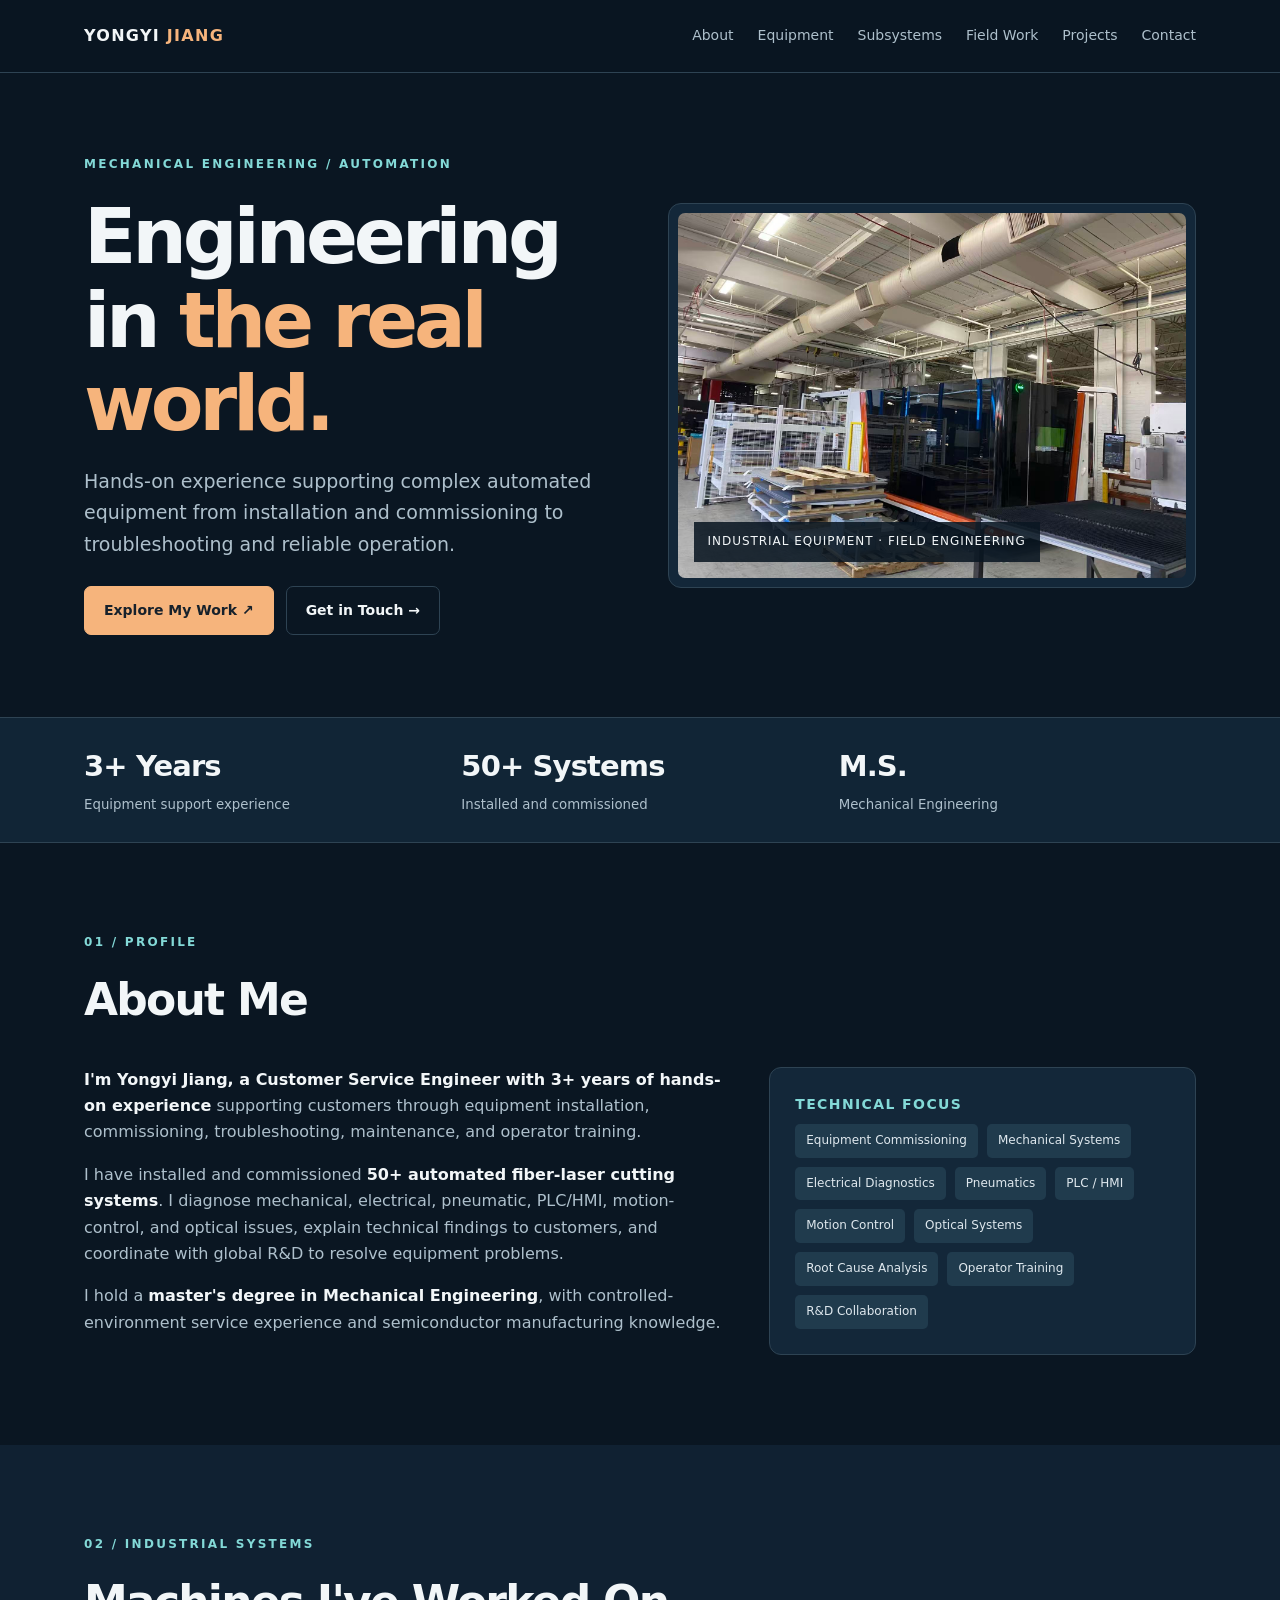
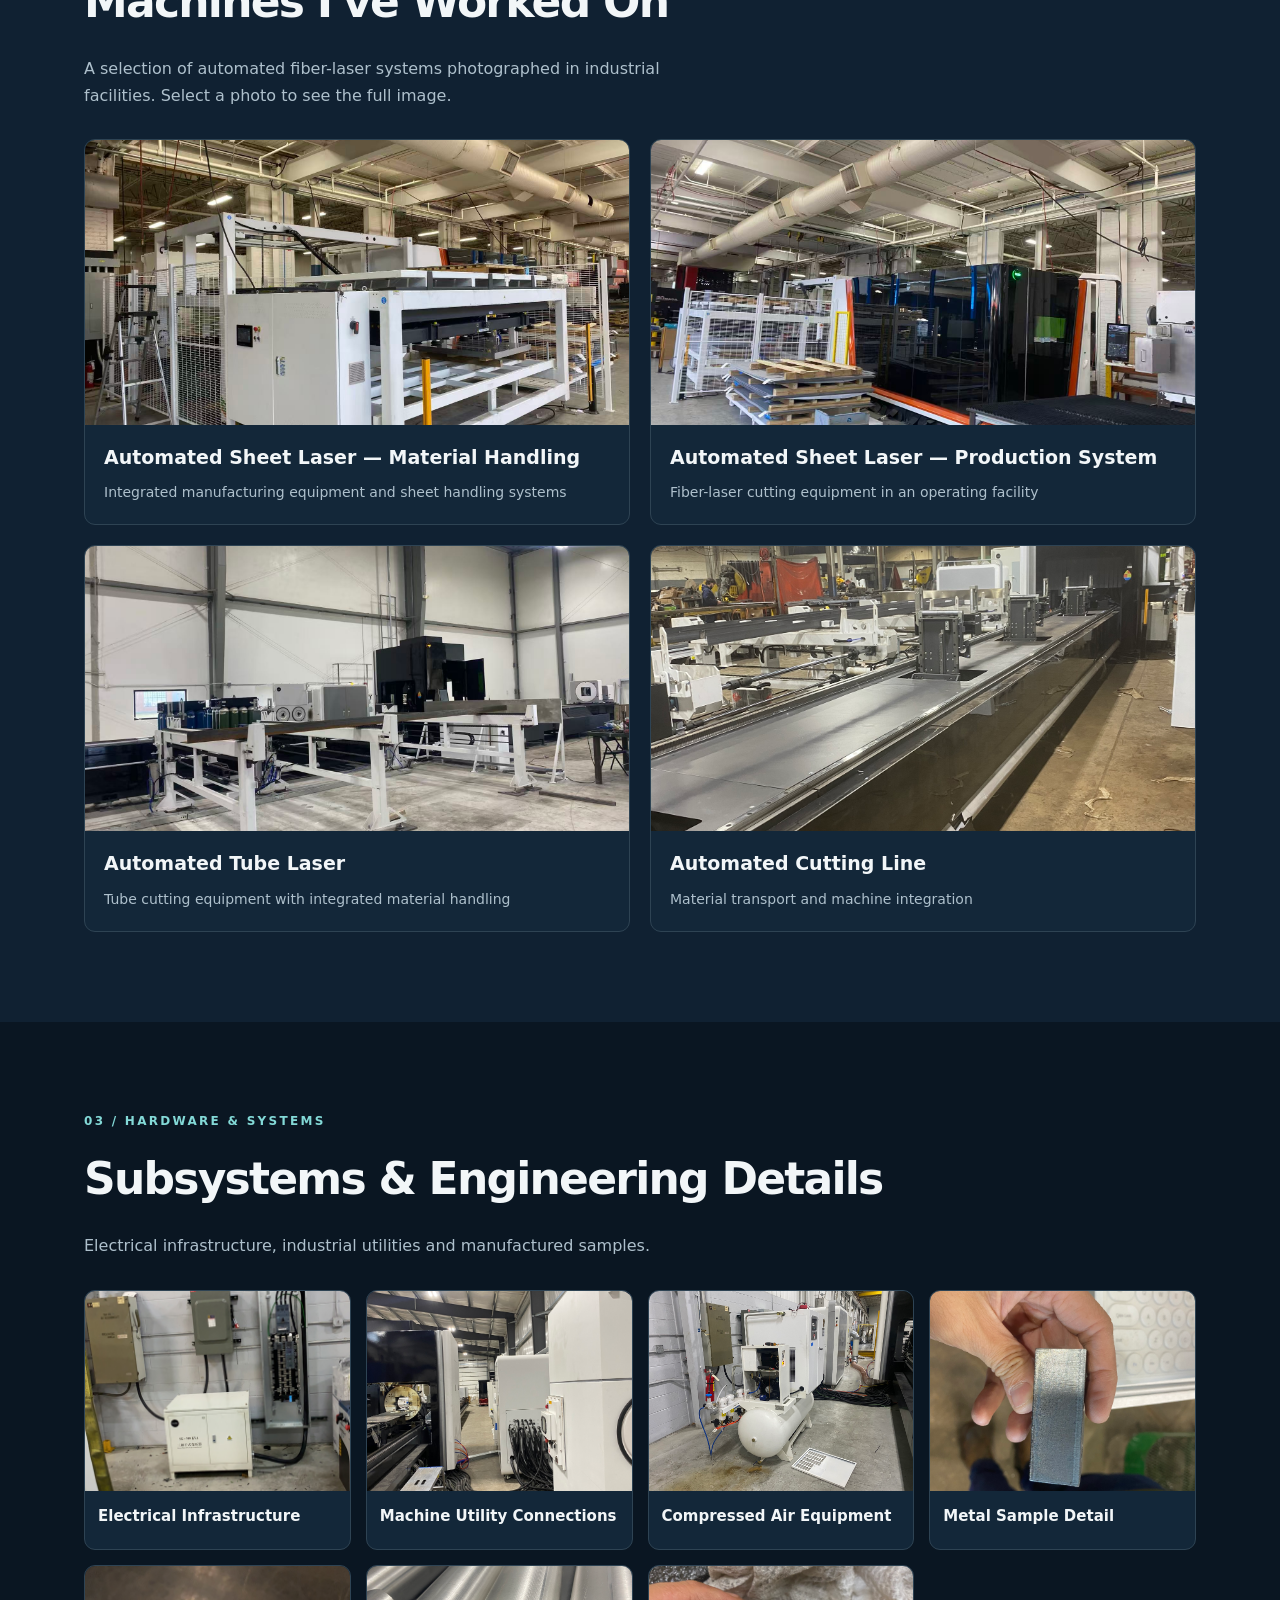
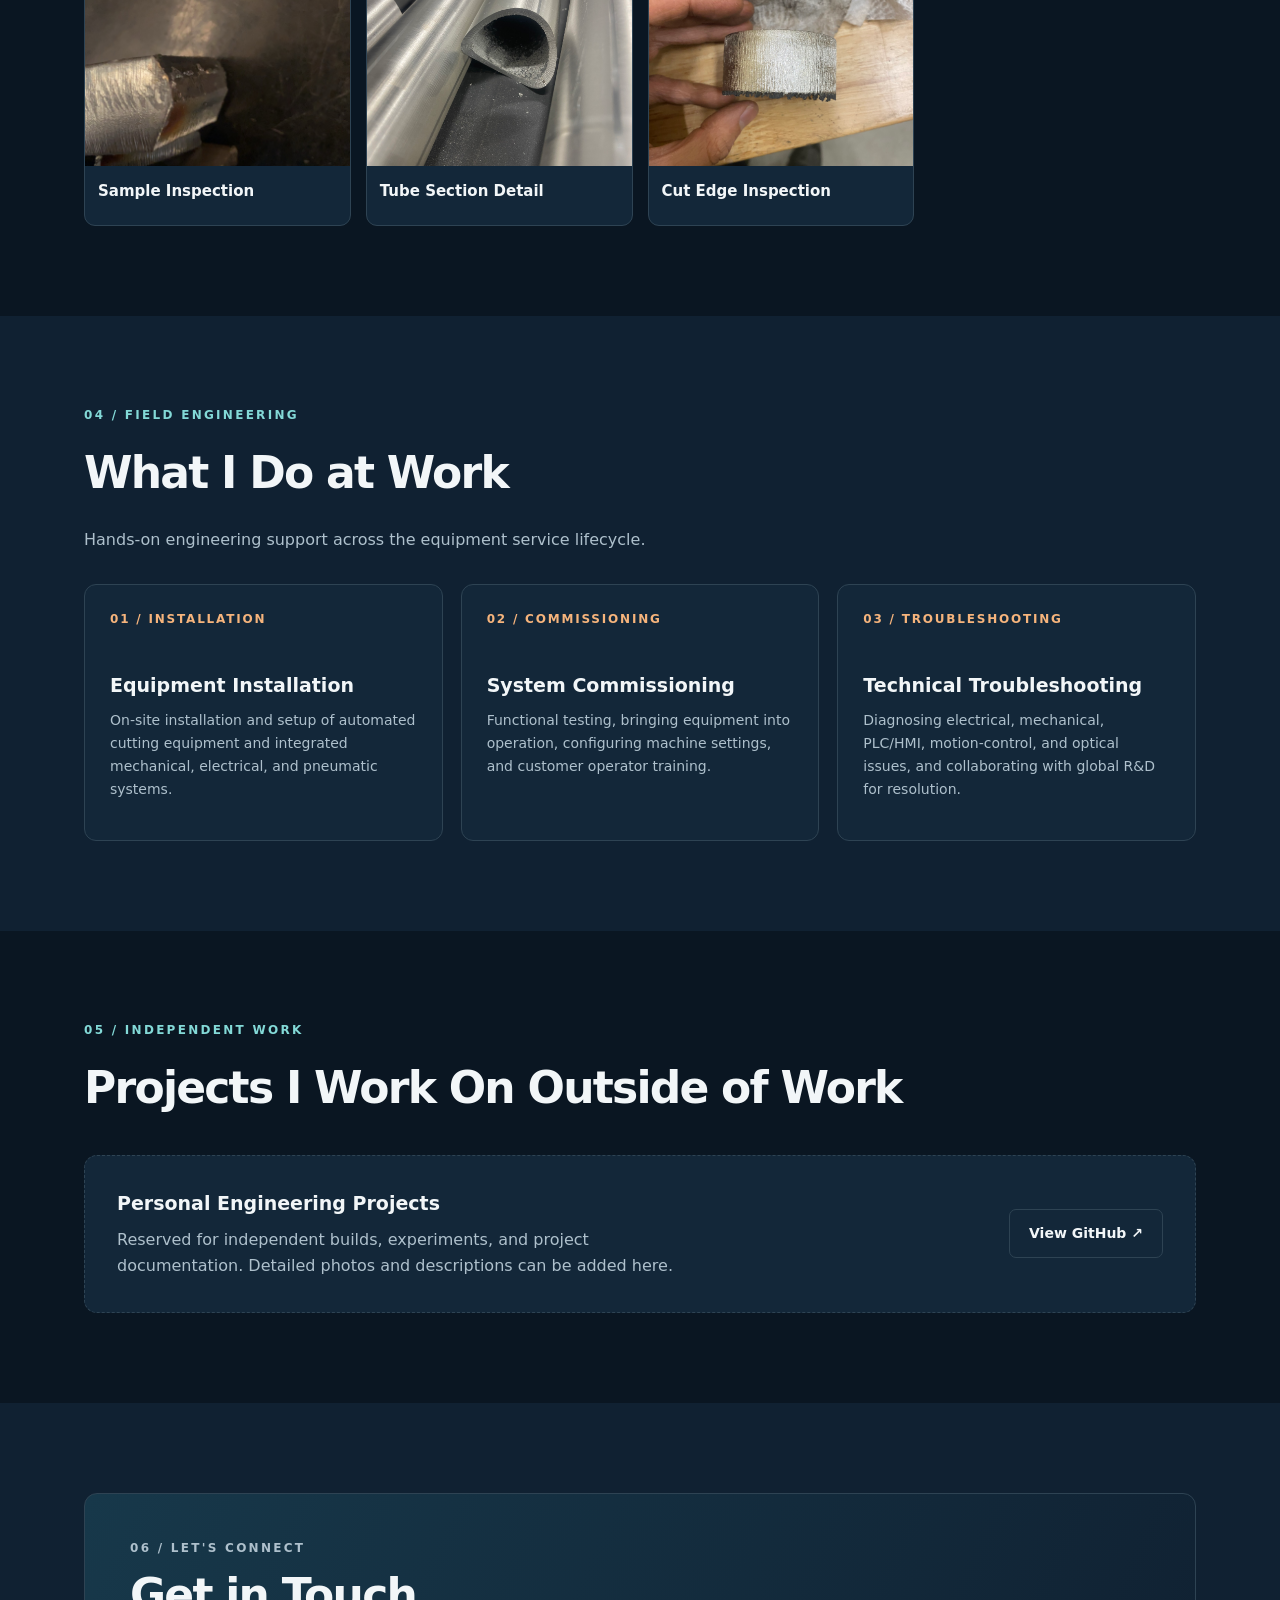
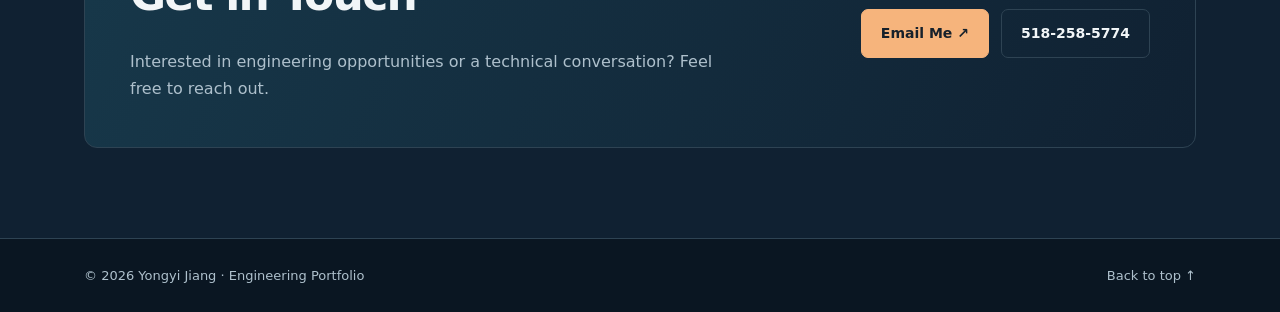
==== index.html @ 32d1286d "Add engineering portfolio homepage" ====
<!doctype html>
<html lang="en">
<head>
<meta charset="utf-8"><meta name="viewport" content="width=device-width, initial-scale=1">
<meta name="theme-color" content="#0a1622">
<meta name="description" content="Yongyi Jiang — mechanical engineering, industrial automation and equipment support portfolio.">
<title>Yongyi Jiang | Engineering Portfolio</title>
<script async src="https://www.googletagmanager.com/gtag/js?id=G-R3F66N5DPG"></script>
<script>window.dataLayer=window.dataLayer||[];function gtag(){dataLayer.push(arguments)}gtag('js',new Date());gtag('config','G-R3F66N5DPG');</script>
<style>
:root{color-scheme:dark;--bg:#0a1622;--panel:#132739;--line:#2e4353;--text:#f2f6f8;--muted:#aec0cc;--orange:#f6b47c;--cyan:#83d9d7}
*{box-sizing:border-box}html{scroll-behavior:smooth;scroll-padding-top:85px}body{margin:0;background:var(--bg);color:var(--text);font:16px/1.65 system-ui,-apple-system,Segoe UI,sans-serif}a{color:inherit;text-decoration:none}img{width:100%;display:block}a:focus-visible{outline:2px solid var(--cyan);outline-offset:4px}.container{max-width:1160px;margin:auto;padding:0 24px}
header{position:sticky;top:0;z-index:5;background:#0a1622ee;backdrop-filter:blur(14px);border-bottom:1px solid var(--line)}.nav{display:flex;align-items:center;justify-content:space-between;gap:24px;min-height:72px}.logo{font-weight:800;letter-spacing:.08em}.logo em{font-style:normal;color:var(--orange)}nav{display:flex;gap:24px;font-size:14px;color:var(--muted)}nav a:hover,a:hover{color:var(--orange)}.eyebrow{font-size:12px;text-transform:uppercase;letter-spacing:.19em;color:var(--cyan);font-weight:800}h1,h2,h3,p{margin-top:0}h1{font-size:clamp(42px,6vw,78px);line-height:1.09;letter-spacing:-.055em;margin:20px 0}h1 span{color:var(--orange)}h2{font-size:clamp(28px,3.5vw,44px);letter-spacing:-.04em;margin:0 0 18px}h3{font-size:19px;margin:0 0 8px}.muted{color:var(--muted)}.hero{padding:82px 0}.hero-grid{display:grid;grid-template-columns:1fr 1fr;gap:55px;align-items:center}.hero-lead{color:var(--muted);font-size:19px}.btns{display:flex;flex-wrap:wrap;gap:12px;margin-top:26px}.btn{display:inline-flex;border:1px solid var(--line);padding:12px 19px;border-radius:7px;font-weight:700;font-size:14px;align-items:center}.btn.primary{background:var(--orange);color:#17212b;border-color:var(--orange)}.hero-photo{position:relative;background:var(--panel);border:1px solid var(--line);padding:9px;border-radius:13px;overflow:hidden;margin:0}.hero-photo img{height:365px;object-fit:cover;border-radius:7px}.hero-photo figcaption{font-size:12px;position:absolute;bottom:25px;left:25px;background:#0a1622dd;padding:10px 14px;letter-spacing:.08em}.stats{background:#112536;border-block:1px solid var(--line)}.stat-grid{display:grid;grid-template-columns:repeat(3,1fr);gap:20px;padding-block:25px}.stat strong{display:block;font-size:29px;letter-spacing:-.03em}.stat small{color:var(--muted)}section.block{padding:90px 0}.shade{background:#102132}.heading{margin-bottom:30px}.heading .eyebrow{margin:0 0 11px}.heading>p:last-child{max-width:650px}.about-grid{display:grid;grid-template-columns:1.2fr .8fr;gap:45px}.about-grid p{color:var(--muted)}.about-grid strong{color:var(--text)}.panel{background:var(--panel);border:1px solid var(--line);padding:25px;border-radius:12px}.panel h3{color:var(--cyan);font-size:14px;letter-spacing:.1em;text-transform:uppercase}.tags{display:flex;flex-wrap:wrap;gap:9px}.tag{padding:7px 11px;border-radius:5px;background:#203b4d;color:#dfe8ee;font-size:12px}.gallery{display:grid;grid-template-columns:repeat(2,1fr);gap:20px}.gallery.small{grid-template-columns:repeat(4,1fr);gap:15px}.photo{border:1px solid var(--line);border-radius:11px;background:var(--panel);overflow:hidden}.photo img{height:285px;object-fit:cover;transition:transform .25s}.photo:hover img{transform:scale(1.03)}.photo .caption{padding:17px 19px 20px}.caption p{font-size:14px;color:var(--muted);margin:0}.gallery.small .photo img{height:200px}.gallery.small .caption{padding:13px}.gallery.small h3{font-size:15px}.steps{display:grid;grid-template-columns:repeat(3,1fr);gap:18px}.step{padding:25px;background:var(--panel);border:1px solid var(--line);border-radius:12px}.step .num{color:var(--orange);font-size:12px;letter-spacing:.15em;font-weight:800;margin-bottom:40px}.step p:last-child{color:var(--muted);font-size:14px}.project,.contact{display:flex;align-items:center;justify-content:space-between;gap:28px;background:var(--panel);border:1px solid var(--line);padding:32px;border-radius:13px}.project{border-style:dashed}.project p,.contact p{color:var(--muted);max-width:600px;margin:0}.contact{padding:45px;background:linear-gradient(115deg,#17384a,#102132)}footer{border-top:1px solid var(--line);padding:26px 0;color:var(--muted);font-size:13px}.foot{display:flex;justify-content:space-between;gap:20px}.skip{position:absolute;left:12px;top:-100px;padding:10px;background:var(--orange);color:#111}.skip:focus{top:10px;z-index:99}
@media(max-width:900px){nav{gap:13px;font-size:12px}.hero-grid{gap:24px}.gallery.small{grid-template-columns:repeat(2,1fr)}}@media(max-width:720px){.nav{align-items:flex-start;padding-block:14px;flex-direction:column;gap:8px}nav{flex-wrap:wrap;gap:10px 16px}.hero{padding:56px 0}.hero-grid,.about-grid,.gallery,.steps{grid-template-columns:1fr}.hero-photo img{height:260px}.gallery.small{grid-template-columns:repeat(2,1fr)}.gallery.small .photo img{height:170px}.stat strong{font-size:21px}section.block{padding:65px 0}.project,.contact{align-items:flex-start;flex-direction:column;padding:25px}}@media(max-width:420px){.gallery.small{grid-template-columns:1fr}.stat small{font-size:11px}}@media(prefers-reduced-motion:reduce){html{scroll-behavior:auto}*{transition:none!important}}
</style>
</head>
<body>
<a class="skip" href="#about">Skip to main content</a>
<header><div class="container nav"><a href="#top" class="logo">YONGYI <em>JIANG</em></a><nav aria-label="Main navigation"><a href="#about">About</a><a href="#equipment">Equipment</a><a href="#subsystems">Subsystems</a><a href="#workflow">Field Work</a><a href="#projects">Projects</a><a href="#contact">Contact</a></nav></div></header>
<main>
<section class="hero" id="top"><div class="container hero-grid"><div><div class="eyebrow">Mechanical Engineering / Automation</div><h1>Engineering in <span>the real world.</span></h1><p class="hero-lead">Hands-on experience supporting complex automated equipment from installation and commissioning to troubleshooting and reliable operation.</p><div class="btns"><a class="btn primary" href="#equipment">Explore My Work ↗</a><a class="btn" href="mailto:richardjyy@outlook.com">Get in Touch →</a></div></div><figure class="hero-photo"><img src="56e08875492a21b33e088b5b8d62ee96.jpg" alt="Industrial automated sheet laser cutting system"><figcaption>INDUSTRIAL EQUIPMENT · FIELD ENGINEERING</figcaption></figure></div></section>
<div class="stats"><div class="container stat-grid"><div class="stat"><strong>3+ Years</strong><small>Equipment support experience</small></div><div class="stat"><strong>50+ Systems</strong><small>Installed and commissioned</small></div><div class="stat"><strong>M.S.</strong><small>Mechanical Engineering</small></div></div></div>
<section class="block" id="about"><div class="container"><div class="heading"><p class="eyebrow">01 / Profile</p><h2>About Me</h2></div><div class="about-grid"><div><p><strong>I'm Yongyi Jiang, a Customer Service Engineer with 3+ years of hands-on experience</strong> supporting customers through equipment installation, commissioning, troubleshooting, maintenance, and operator training.</p><p>I have installed and commissioned <strong>50+ automated fiber-laser cutting systems</strong>. I diagnose mechanical, electrical, pneumatic, PLC/HMI, motion-control, and optical issues, explain technical findings to customers, and coordinate with global R&amp;D to resolve equipment problems.</p><p>I hold a <strong>master's degree in Mechanical Engineering</strong>, with controlled-environment service experience and semiconductor manufacturing knowledge.</p></div><aside class="panel"><h3>Technical Focus</h3><div class="tags"><span class="tag">Equipment Commissioning</span><span class="tag">Mechanical Systems</span><span class="tag">Electrical Diagnostics</span><span class="tag">Pneumatics</span><span class="tag">PLC / HMI</span><span class="tag">Motion Control</span><span class="tag">Optical Systems</span><span class="tag">Root Cause Analysis</span><span class="tag">Operator Training</span><span class="tag">R&amp;D Collaboration</span></div></aside></div></div></section>
<section class="block shade" id="equipment"><div class="container"><div class="heading"><p class="eyebrow">02 / Industrial Systems</p><h2>Machines I've Worked On</h2><p class="muted">A selection of automated fiber-laser systems photographed in industrial facilities. Select a photo to see the full image.</p></div><div class="gallery">
<article class="photo"><a href="5128ba3691fdd2e0729ba59451354ab1.jpg" target="_blank" rel="noopener"><img src="5128ba3691fdd2e0729ba59451354ab1.jpg" alt="Automated sheet laser machine and material handling structure" loading="lazy"></a><div class="caption"><h3>Automated Sheet Laser — Material Handling</h3><p>Integrated manufacturing equipment and sheet handling systems</p></div></article>
<article class="photo"><a href="56e08875492a21b33e088b5b8d62ee96.jpg" target="_blank" rel="noopener"><img src="56e08875492a21b33e088b5b8d62ee96.jpg" alt="Enclosed automated sheet laser system" loading="lazy"></a><div class="caption"><h3>Automated Sheet Laser — Production System</h3><p>Fiber-laser cutting equipment in an operating facility</p></div></article>
<article class="photo"><a href="144d5ccac57739ef933f1ccffe2f92c8.jpg" target="_blank" rel="noopener"><img src="144d5ccac57739ef933f1ccffe2f92c8.jpg" alt="Automated tube laser cutting system" loading="lazy"></a><div class="caption"><h3>Automated Tube Laser</h3><p>Tube cutting equipment with integrated material handling</p></div></article>
<article class="photo"><a href="IMG_6478.JPEG" target="_blank" rel="noopener"><img src="IMG_6478.JPEG" alt="Industrial material conveyor feeding a machine" loading="lazy"></a><div class="caption"><h3>Automated Cutting Line</h3><p>Material transport and machine integration</p></div></article>
</div></div></section>
<section class="block" id="subsystems"><div class="container"><div class="heading"><p class="eyebrow">03 / Hardware &amp; Systems</p><h2>Subsystems &amp; Engineering Details</h2><p class="muted">Electrical infrastructure, industrial utilities and manufactured samples.</p></div><div class="gallery small">
<article class="photo"><a href="IMG_7085.JPEG" target="_blank" rel="noopener"><img src="IMG_7085.JPEG" alt="Industrial electrical panels" loading="lazy"></a><div class="caption"><h3>Electrical Infrastructure</h3></div></article>
<article class="photo"><a href="IMG_8782.JPEG" target="_blank" rel="noopener"><img src="IMG_8782.JPEG" alt="Machine utility lines and connections" loading="lazy"></a><div class="caption"><h3>Machine Utility Connections</h3></div></article>
<article class="photo"><a href="IMG_8946.JPEG" target="_blank" rel="noopener"><img src="IMG_8946.JPEG" alt="Industrial compressor and connected equipment" loading="lazy"></a><div class="caption"><h3>Compressed Air Equipment</h3></div></article>
<article class="photo"><a href="IMG_2848.JPEG" target="_blank" rel="noopener"><img src="IMG_2848.JPEG" alt="Metal sample held for inspection" loading="lazy"></a><div class="caption"><h3>Metal Sample Detail</h3></div></article>
<article class="photo"><a href="IMG_5937.JPEG" target="_blank" rel="noopener"><img src="IMG_5937.JPEG" alt="Close-up of metal sample in a vise" loading="lazy"></a><div class="caption"><h3>Sample Inspection</h3></div></article>
<article class="photo"><a href="IMG_7881.JPEG" target="_blank" rel="noopener"><img src="IMG_7881.JPEG" alt="Close-up of cut metal tube" loading="lazy"></a><div class="caption"><h3>Tube Section Detail</h3></div></article>
<article class="photo"><a href="IMG_8142.JPEG" target="_blank" rel="noopener"><img src="IMG_8142.JPEG" alt="Cylindrical metal sample edge close-up" loading="lazy"></a><div class="caption"><h3>Cut Edge Inspection</h3></div></article>
</div></div></section>
<section class="block shade" id="workflow"><div class="container"><div class="heading"><p class="eyebrow">04 / Field Engineering</p><h2>What I Do at Work</h2><p class="muted">Hands-on engineering support across the equipment service lifecycle.</p></div><div class="steps"><article class="step"><p class="num">01 / INSTALLATION</p><h3>Equipment Installation</h3><p>On-site installation and setup of automated cutting equipment and integrated mechanical, electrical, and pneumatic systems.</p></article><article class="step"><p class="num">02 / COMMISSIONING</p><h3>System Commissioning</h3><p>Functional testing, bringing equipment into operation, configuring machine settings, and customer operator training.</p></article><article class="step"><p class="num">03 / TROUBLESHOOTING</p><h3>Technical Troubleshooting</h3><p>Diagnosing electrical, mechanical, PLC/HMI, motion-control, and optical issues, and collaborating with global R&amp;D for resolution.</p></article></div></div></section>
<section class="block" id="projects"><div class="container"><div class="heading"><p class="eyebrow">05 / Independent Work</p><h2>Projects I Work On Outside of Work</h2></div><div class="project"><div><h3>Personal Engineering Projects</h3><p>Reserved for independent builds, experiments, and project documentation. Detailed photos and descriptions can be added here.</p></div><a class="btn" href="https://github.com/richardyj123" target="_blank" rel="noopener">View GitHub ↗</a></div></div></section>
<section class="block shade" id="contact"><div class="container"><div class="contact"><div><p class="eyebrow">06 / Let's Connect</p><h2>Get in Touch</h2><p>Interested in engineering opportunities or a technical conversation? Feel free to reach out.</p></div><div class="btns"><a class="btn primary" href="mailto:richardjyy@outlook.com">Email Me ↗</a><a class="btn" href="tel:+15182585774">518-258-5774</a></div></div></div></section>
</main><footer><div class="container foot"><span>© <span id="year">2026</span> Yongyi Jiang · Engineering Portfolio</span><a href="#top">Back to top ↑</a></div></footer><script>document.getElementById('year').textContent=new Date().getFullYear()</script>
</body></html>
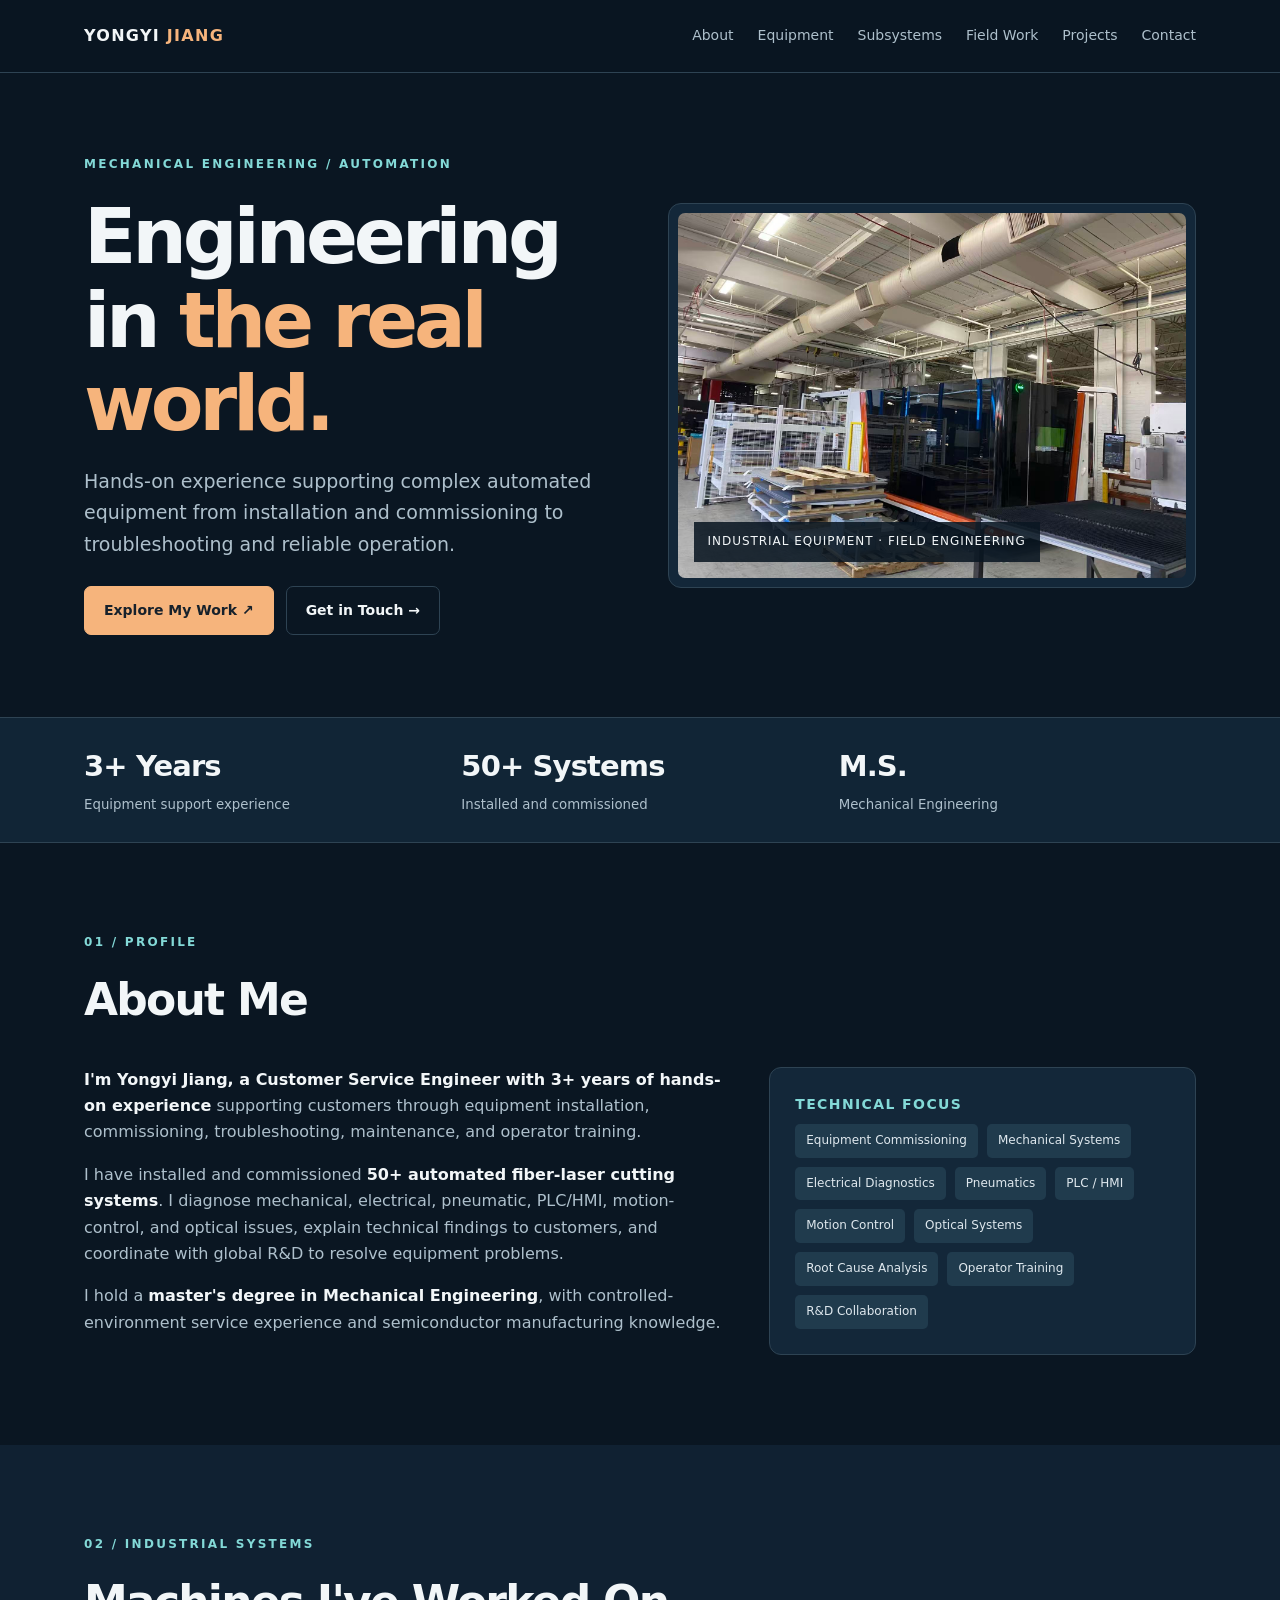
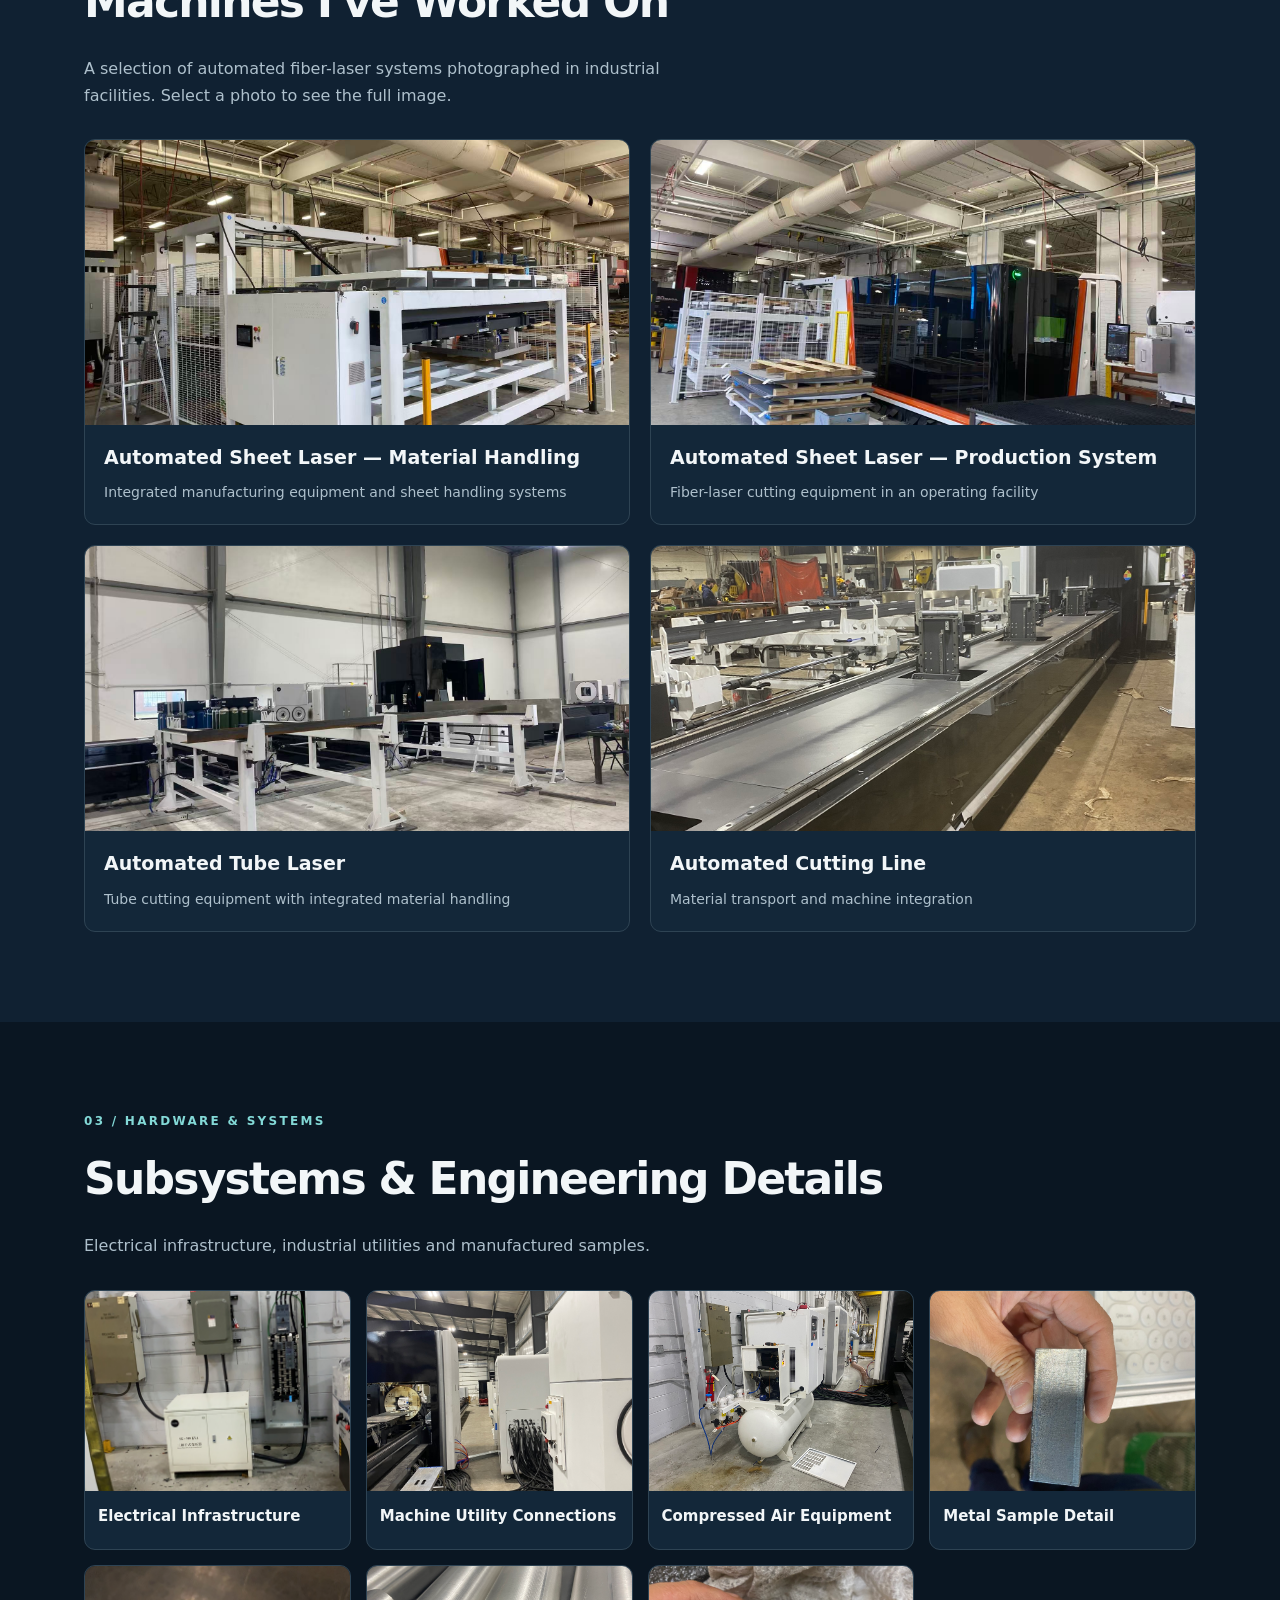
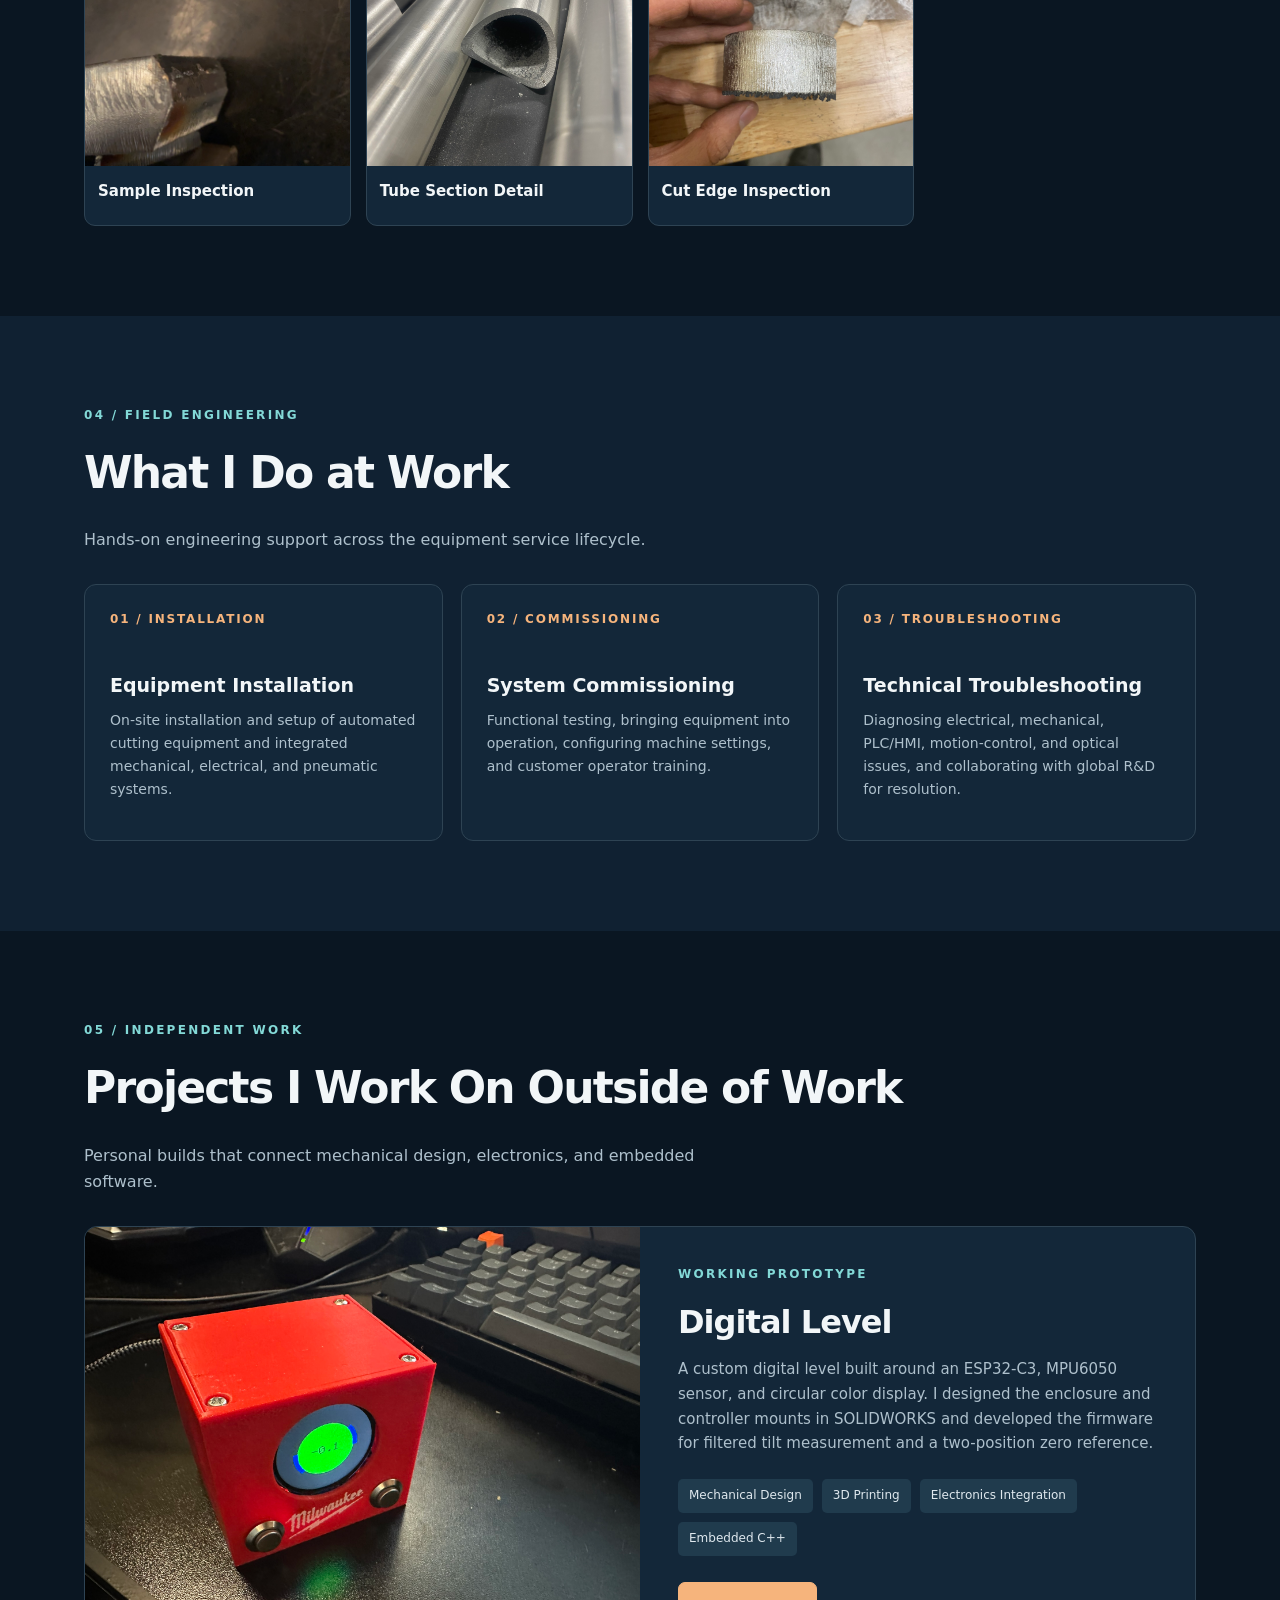
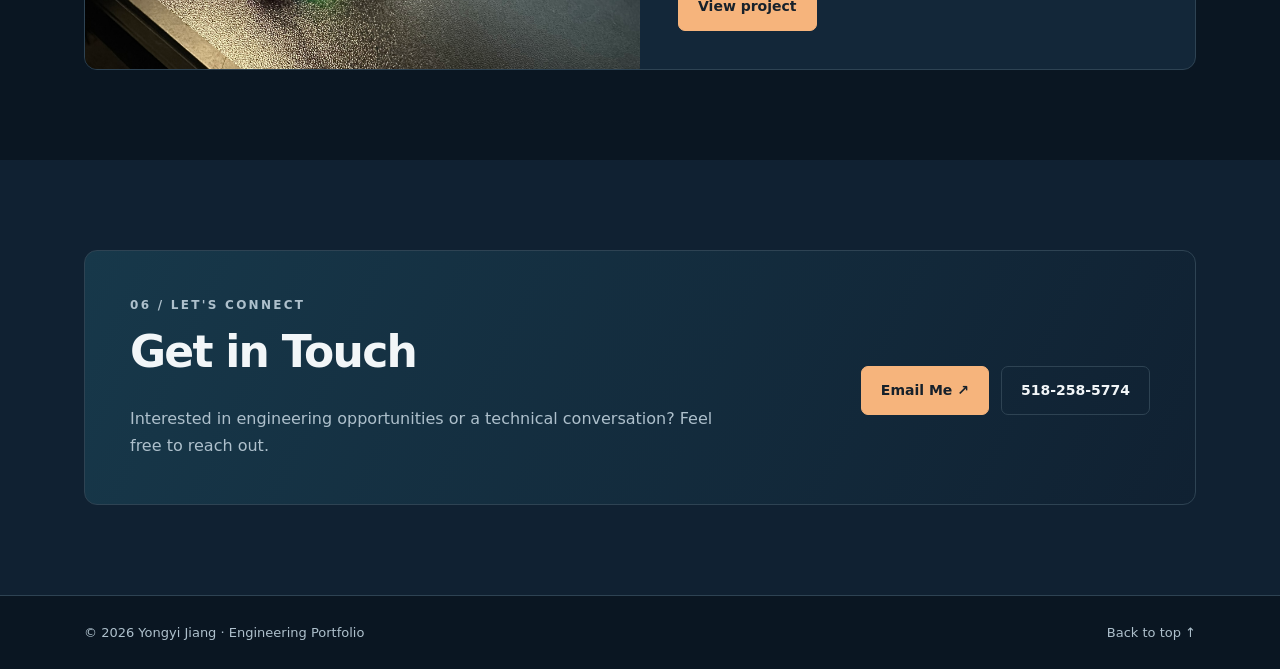
==== commit 0ff0710f: "Add Digital Level project case study with prototype and CAD photos" ====
--- a/index.html
+++ b/index.html
@@ -12,6 +12,8 @@
 *{box-sizing:border-box}html{scroll-behavior:smooth;scroll-padding-top:85px}body{margin:0;background:var(--bg);color:var(--text);font:16px/1.65 system-ui,-apple-system,Segoe UI,sans-serif}a{color:inherit;text-decoration:none}img{width:100%;display:block}a:focus-visible{outline:2px solid var(--cyan);outline-offset:4px}.container{max-width:1160px;margin:auto;padding:0 24px}
 header{position:sticky;top:0;z-index:5;background:#0a1622ee;backdrop-filter:blur(14px);border-bottom:1px solid var(--line)}.nav{display:flex;align-items:center;justify-content:space-between;gap:24px;min-height:72px}.logo{font-weight:800;letter-spacing:.08em}.logo em{font-style:normal;color:var(--orange)}nav{display:flex;gap:24px;font-size:14px;color:var(--muted)}nav a:hover,a:hover{color:var(--orange)}.eyebrow{font-size:12px;text-transform:uppercase;letter-spacing:.19em;color:var(--cyan);font-weight:800}h1,h2,h3,p{margin-top:0}h1{font-size:clamp(42px,6vw,78px);line-height:1.09;letter-spacing:-.055em;margin:20px 0}h1 span{color:var(--orange)}h2{font-size:clamp(28px,3.5vw,44px);letter-spacing:-.04em;margin:0 0 18px}h3{font-size:19px;margin:0 0 8px}.muted{color:var(--muted)}.hero{padding:82px 0}.hero-grid{display:grid;grid-template-columns:1fr 1fr;gap:55px;align-items:center}.hero-lead{color:var(--muted);font-size:19px}.btns{display:flex;flex-wrap:wrap;gap:12px;margin-top:26px}.btn{display:inline-flex;border:1px solid var(--line);padding:12px 19px;border-radius:7px;font-weight:700;font-size:14px;align-items:center}.btn.primary{background:var(--orange);color:#17212b;border-color:var(--orange)}.hero-photo{position:relative;background:var(--panel);border:1px solid var(--line);padding:9px;border-radius:13px;overflow:hidden;margin:0}.hero-photo img{height:365px;object-fit:cover;border-radius:7px}.hero-photo figcaption{font-size:12px;position:absolute;bottom:25px;left:25px;background:#0a1622dd;padding:10px 14px;letter-spacing:.08em}.stats{background:#112536;border-block:1px solid var(--line)}.stat-grid{display:grid;grid-template-columns:repeat(3,1fr);gap:20px;padding-block:25px}.stat strong{display:block;font-size:29px;letter-spacing:-.03em}.stat small{color:var(--muted)}section.block{padding:90px 0}.shade{background:#102132}.heading{margin-bottom:30px}.heading .eyebrow{margin:0 0 11px}.heading>p:last-child{max-width:650px}.about-grid{display:grid;grid-template-columns:1.2fr .8fr;gap:45px}.about-grid p{color:var(--muted)}.about-grid strong{color:var(--text)}.panel{background:var(--panel);border:1px solid var(--line);padding:25px;border-radius:12px}.panel h3{color:var(--cyan);font-size:14px;letter-spacing:.1em;text-transform:uppercase}.tags{display:flex;flex-wrap:wrap;gap:9px}.tag{padding:7px 11px;border-radius:5px;background:#203b4d;color:#dfe8ee;font-size:12px}.gallery{display:grid;grid-template-columns:repeat(2,1fr);gap:20px}.gallery.small{grid-template-columns:repeat(4,1fr);gap:15px}.photo{border:1px solid var(--line);border-radius:11px;background:var(--panel);overflow:hidden}.photo img{height:285px;object-fit:cover;transition:transform .25s}.photo:hover img{transform:scale(1.03)}.photo .caption{padding:17px 19px 20px}.caption p{font-size:14px;color:var(--muted);margin:0}.gallery.small .photo img{height:200px}.gallery.small .caption{padding:13px}.gallery.small h3{font-size:15px}.steps{display:grid;grid-template-columns:repeat(3,1fr);gap:18px}.step{padding:25px;background:var(--panel);border:1px solid var(--line);border-radius:12px}.step .num{color:var(--orange);font-size:12px;letter-spacing:.15em;font-weight:800;margin-bottom:40px}.step p:last-child{color:var(--muted);font-size:14px}.project,.contact{display:flex;align-items:center;justify-content:space-between;gap:28px;background:var(--panel);border:1px solid var(--line);padding:32px;border-radius:13px}.project{border-style:dashed}.project p,.contact p{color:var(--muted);max-width:600px;margin:0}.contact{padding:45px;background:linear-gradient(115deg,#17384a,#102132)}footer{border-top:1px solid var(--line);padding:26px 0;color:var(--muted);font-size:13px}.foot{display:flex;justify-content:space-between;gap:20px}.skip{position:absolute;left:12px;top:-100px;padding:10px;background:var(--orange);color:#111}.skip:focus{top:10px;z-index:99}
 @media(max-width:900px){nav{gap:13px;font-size:12px}.hero-grid{gap:24px}.gallery.small{grid-template-columns:repeat(2,1fr)}}@media(max-width:720px){.nav{align-items:flex-start;padding-block:14px;flex-direction:column;gap:8px}nav{flex-wrap:wrap;gap:10px 16px}.hero{padding:56px 0}.hero-grid,.about-grid,.gallery,.steps{grid-template-columns:1fr}.hero-photo img{height:260px}.gallery.small{grid-template-columns:repeat(2,1fr)}.gallery.small .photo img{height:170px}.stat strong{font-size:21px}section.block{padding:65px 0}.project,.contact{align-items:flex-start;flex-direction:column;padding:25px}}@media(max-width:420px){.gallery.small{grid-template-columns:1fr}.stat small{font-size:11px}}@media(prefers-reduced-motion:reduce){html{scroll-behavior:auto}*{transition:none!important}}
+
+.featured-project{display:grid;grid-template-columns:1fr 1fr;overflow:hidden;border:1px solid var(--line);border-radius:13px;background:var(--panel)}.featured-project-photo{display:block;overflow:hidden}.featured-project-photo img{height:100%;min-height:410px;object-fit:cover;object-position:40% center}.featured-project-copy{padding:38px;align-self:center}.featured-project-copy h3{font-size:32px;letter-spacing:-.03em}.featured-project-copy>p:not(.eyebrow){color:var(--muted);font-size:15px}.featured-project-copy .tags{margin:23px 0}.featured-project-copy .btn{margin-top:3px}@media(max-width:720px){.featured-project{grid-template-columns:1fr}.featured-project-photo img{height:300px;min-height:0}.featured-project-copy{padding:27px}}
 </style>
 </head>
 <body>
@@ -37,7 +39,9 @@
 <article class="photo"><a href="IMG_8142.JPEG" target="_blank" rel="noopener"><img src="IMG_8142.JPEG" alt="Cylindrical metal sample edge close-up" loading="lazy"></a><div class="caption"><h3>Cut Edge Inspection</h3></div></article>
 </div></div></section>
 <section class="block shade" id="workflow"><div class="container"><div class="heading"><p class="eyebrow">04 / Field Engineering</p><h2>What I Do at Work</h2><p class="muted">Hands-on engineering support across the equipment service lifecycle.</p></div><div class="steps"><article class="step"><p class="num">01 / INSTALLATION</p><h3>Equipment Installation</h3><p>On-site installation and setup of automated cutting equipment and integrated mechanical, electrical, and pneumatic systems.</p></article><article class="step"><p class="num">02 / COMMISSIONING</p><h3>System Commissioning</h3><p>Functional testing, bringing equipment into operation, configuring machine settings, and customer operator training.</p></article><article class="step"><p class="num">03 / TROUBLESHOOTING</p><h3>Technical Troubleshooting</h3><p>Diagnosing electrical, mechanical, PLC/HMI, motion-control, and optical issues, and collaborating with global R&amp;D for resolution.</p></article></div></div></section>
-<section class="block" id="projects"><div class="container"><div class="heading"><p class="eyebrow">05 / Independent Work</p><h2>Projects I Work On Outside of Work</h2></div><div class="project"><div><h3>Personal Engineering Projects</h3><p>Reserved for independent builds, experiments, and project documentation. Detailed photos and descriptions can be added here.</p></div><a class="btn" href="https://github.com/richardyj123" target="_blank" rel="noopener">View GitHub ↗</a></div></div></section>
+<section class="block" id="projects"><div class="container"><div class="heading"><p class="eyebrow">05 / Independent Work</p><h2>Projects I Work On Outside of Work</h2><p class="muted">Personal builds that connect mechanical design, electronics, and embedded software.</p></div>
+<article class="featured-project"><a class="featured-project-photo" href="projects/digital-level/" aria-label="Read about the digital level project"><img src="projects/digital-level/assets/prototype.jpg" width="2048" height="1536" loading="lazy" alt="Working digital level in a red 3D-printed enclosure with a round angle display and two front buttons"></a><div class="featured-project-copy"><p class="eyebrow">Working prototype</p><h3>Digital Level</h3><p>A custom digital level built around an ESP32-C3, MPU6050 sensor, and circular color display. I designed the enclosure and controller mounts in SOLIDWORKS and developed the firmware for filtered tilt measurement and a two-position zero reference.</p><div class="tags"><span class="tag">Mechanical Design</span><span class="tag">3D Printing</span><span class="tag">Electronics Integration</span><span class="tag">Embedded C++</span></div><a class="btn primary" href="projects/digital-level/">View project</a></div></article>
+</div></section>
 <section class="block shade" id="contact"><div class="container"><div class="contact"><div><p class="eyebrow">06 / Let's Connect</p><h2>Get in Touch</h2><p>Interested in engineering opportunities or a technical conversation? Feel free to reach out.</p></div><div class="btns"><a class="btn primary" href="mailto:richardjyy@outlook.com">Email Me ↗</a><a class="btn" href="tel:+15182585774">518-258-5774</a></div></div></div></section>
 </main><footer><div class="container foot"><span>© <span id="year">2026</span> Yongyi Jiang · Engineering Portfolio</span><a href="#top">Back to top ↑</a></div></footer><script>document.getElementById('year').textContent=new Date().getFullYear()</script>
-</body></html>+</body></html>
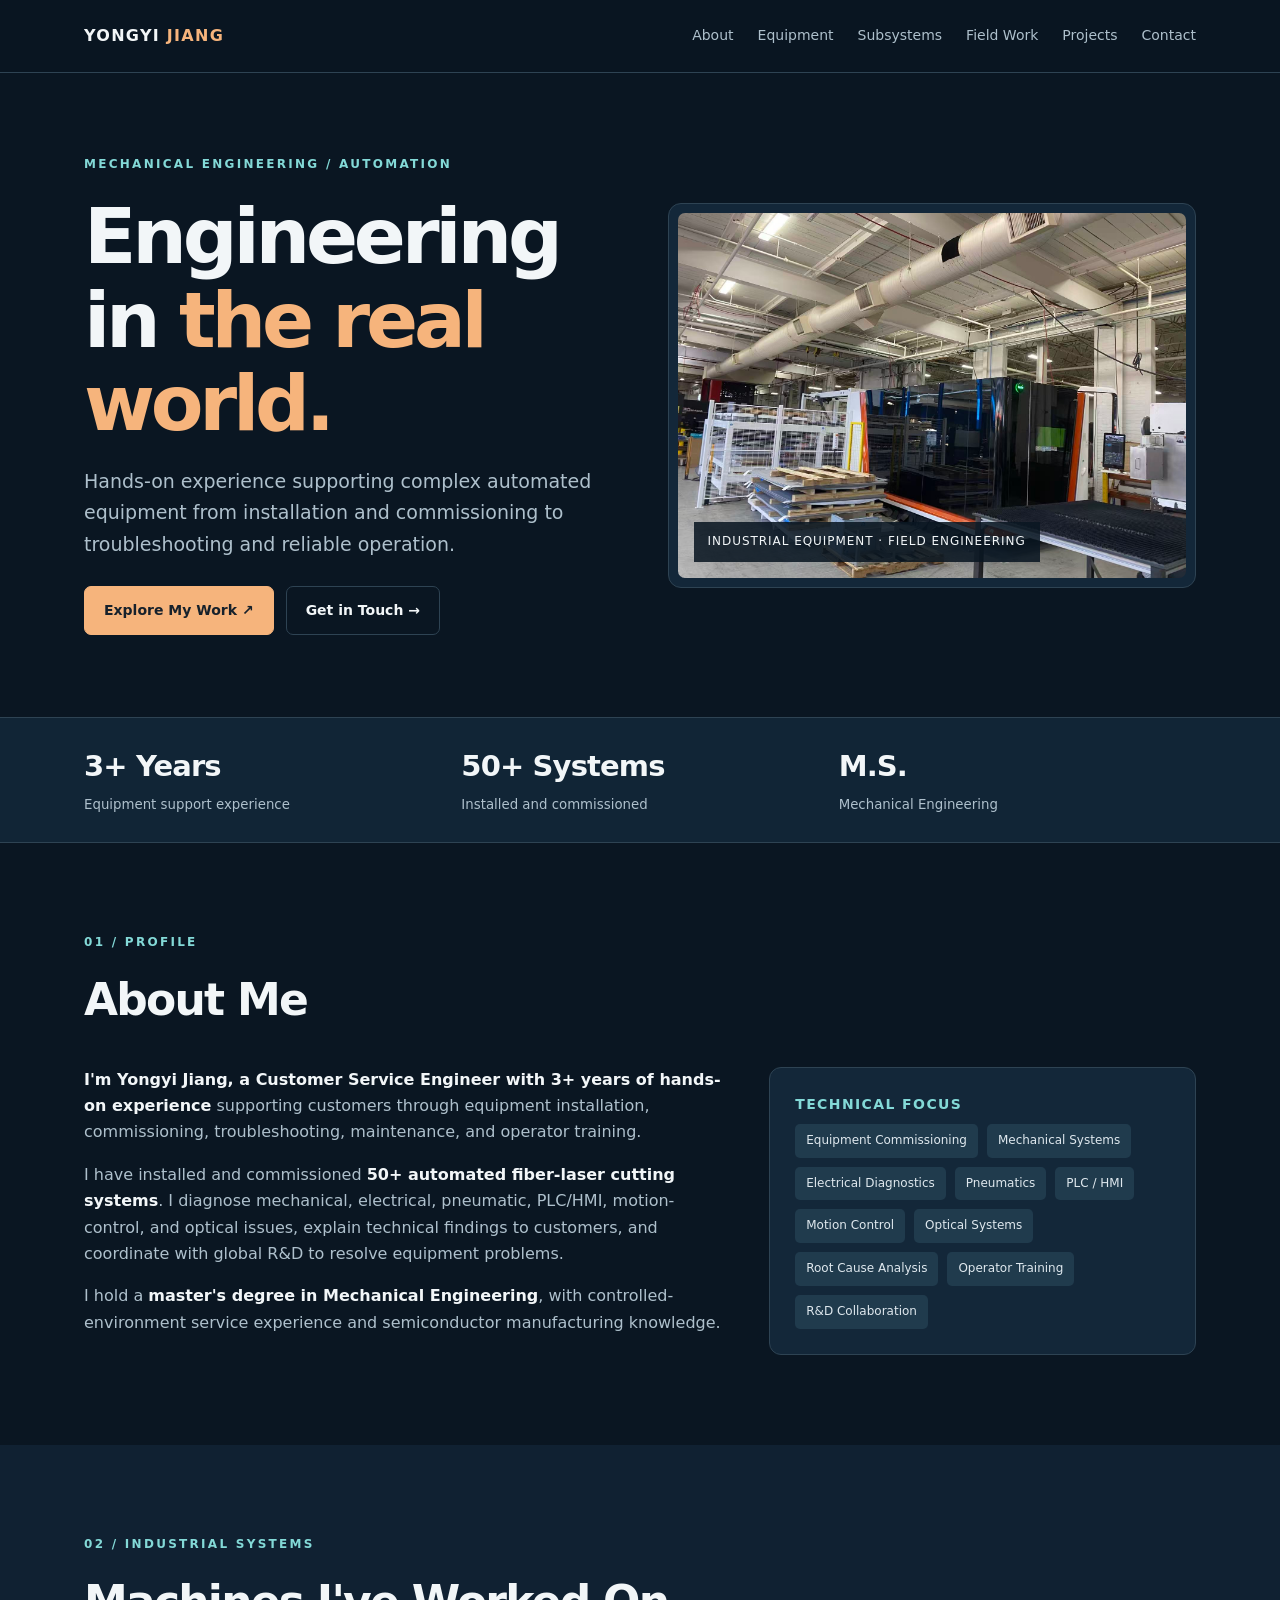
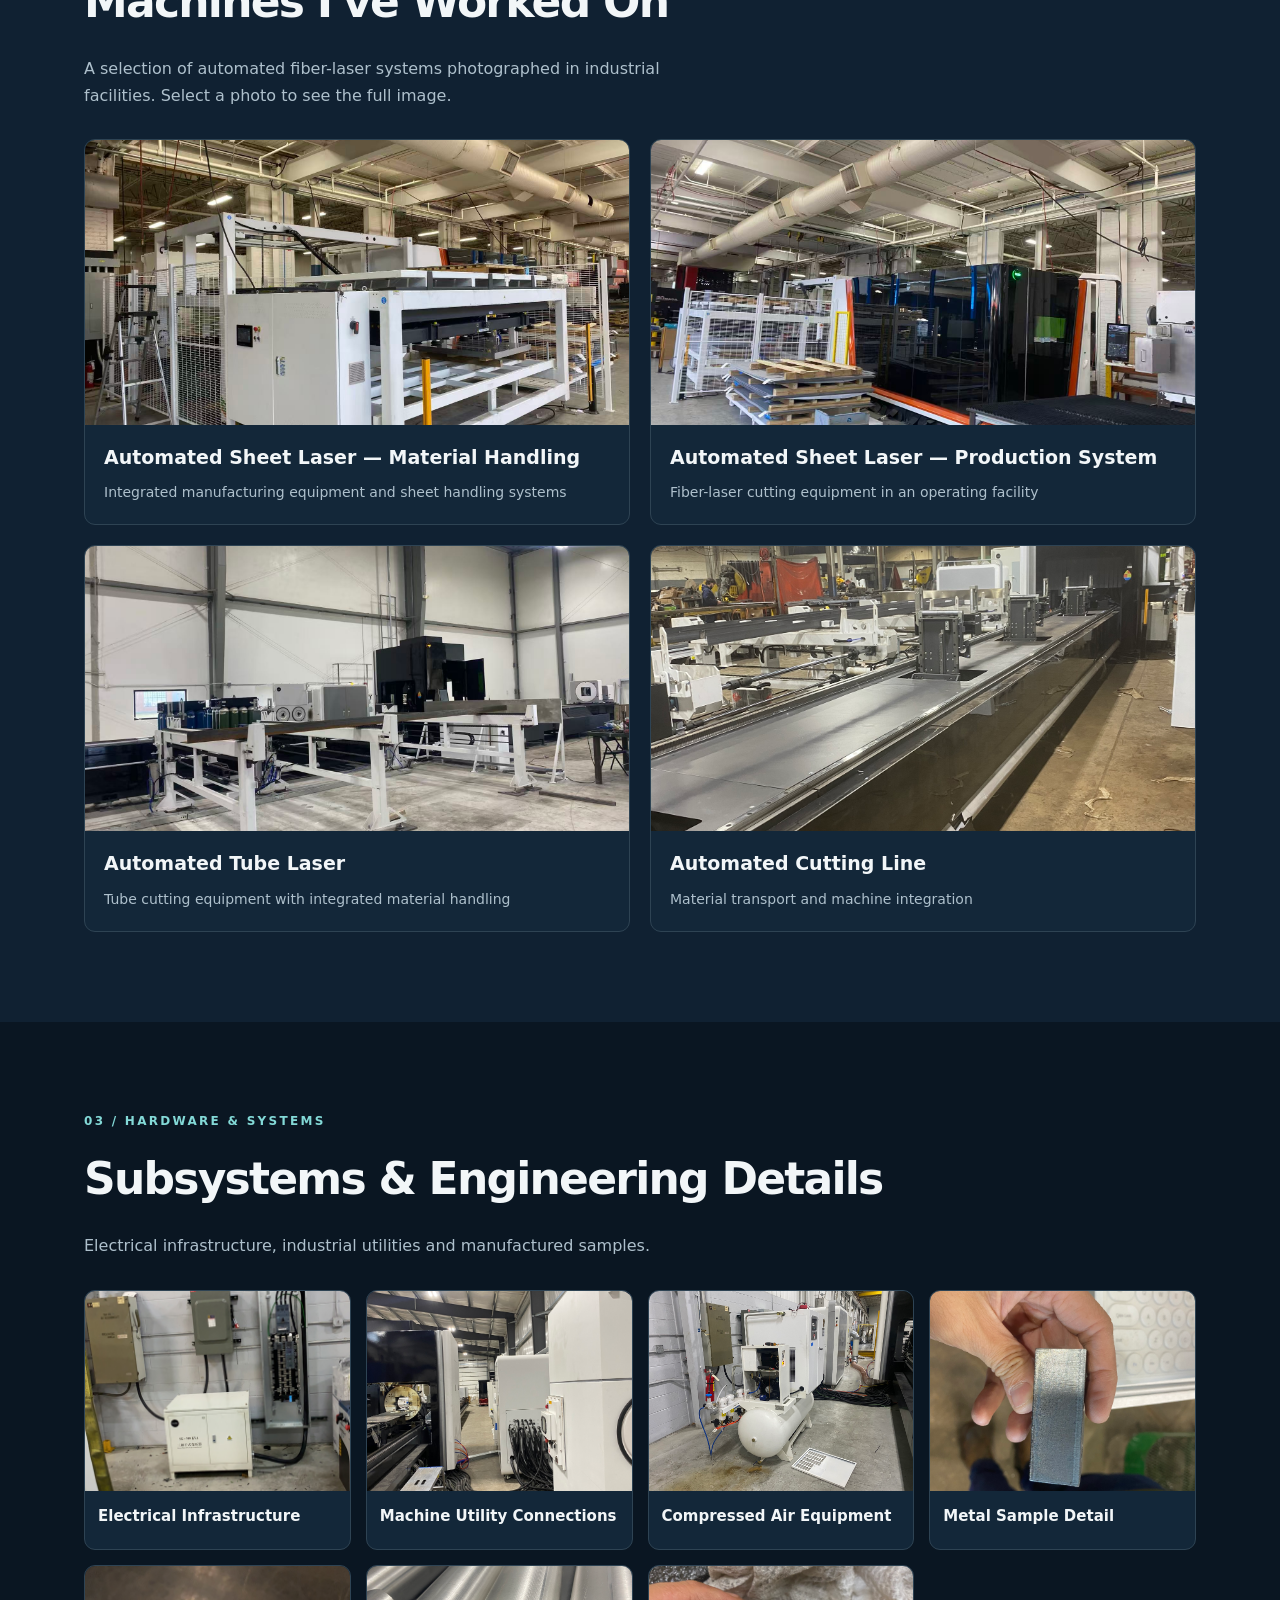
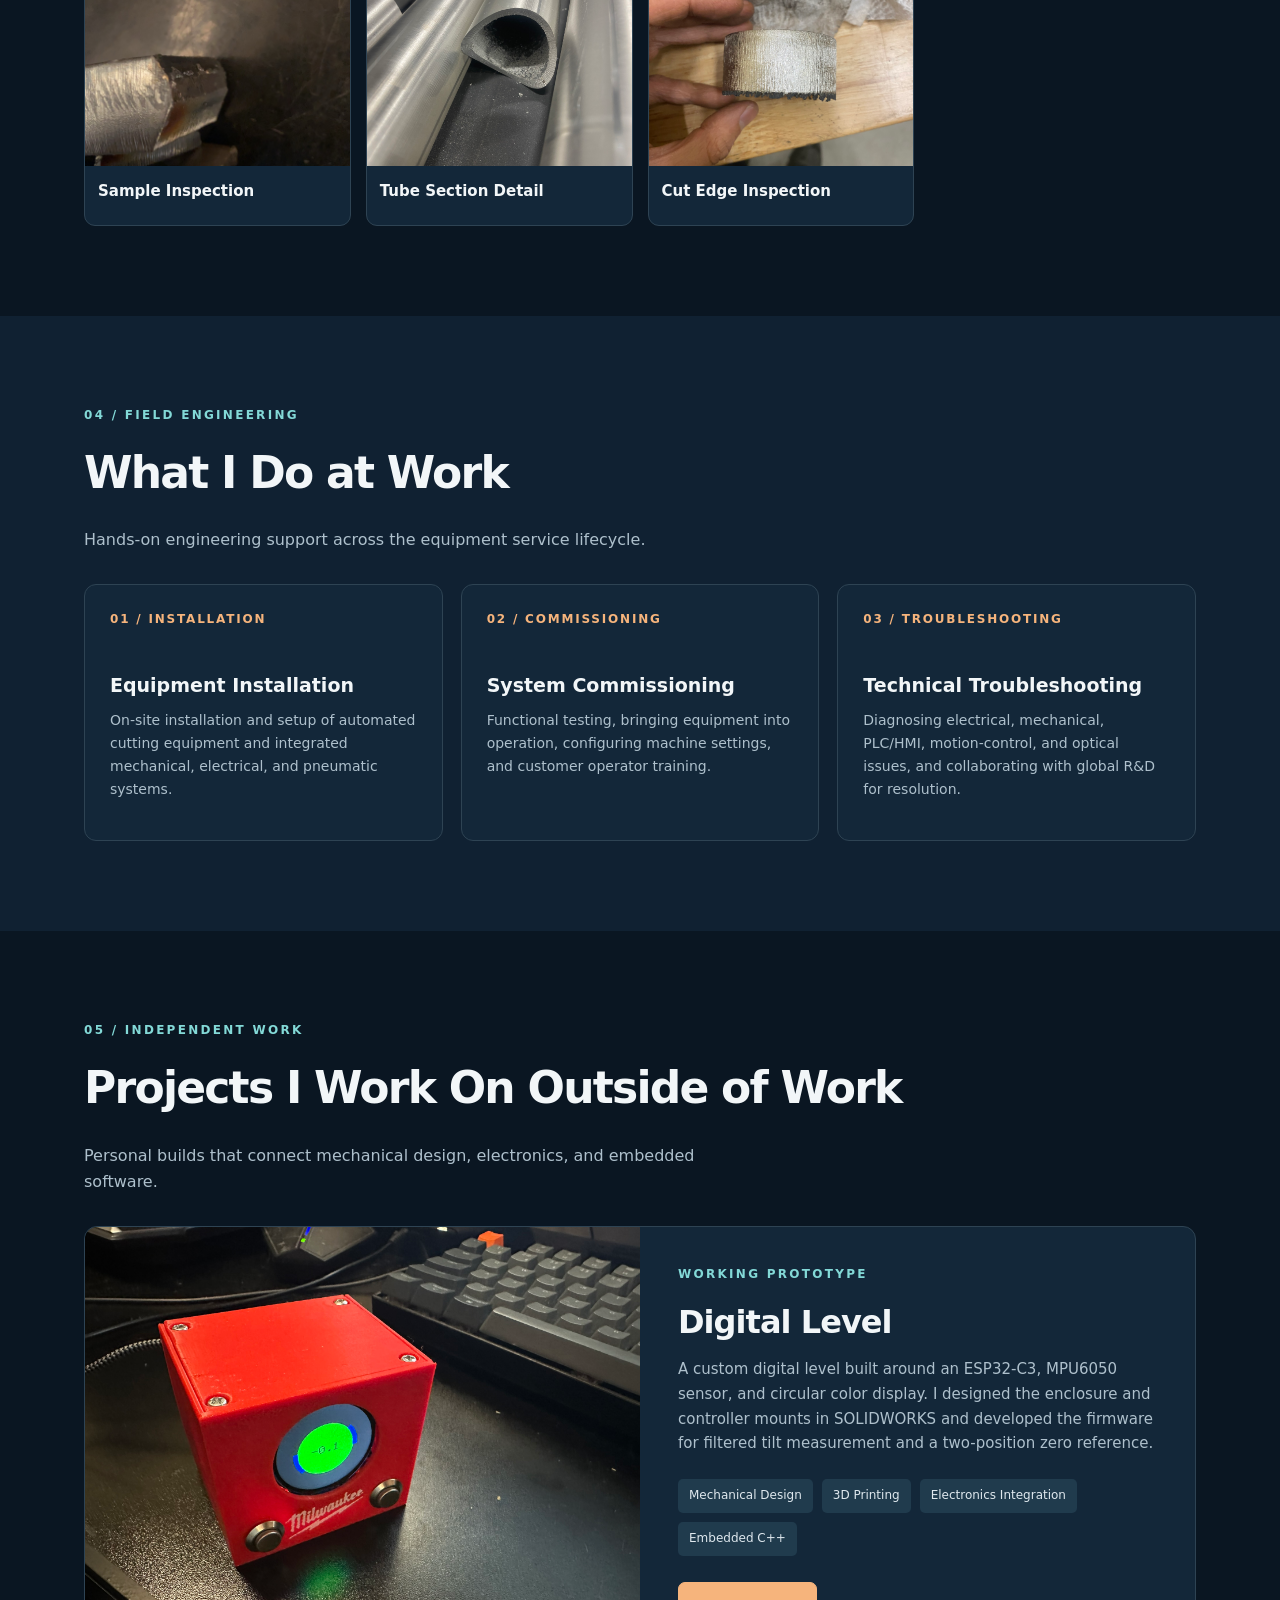
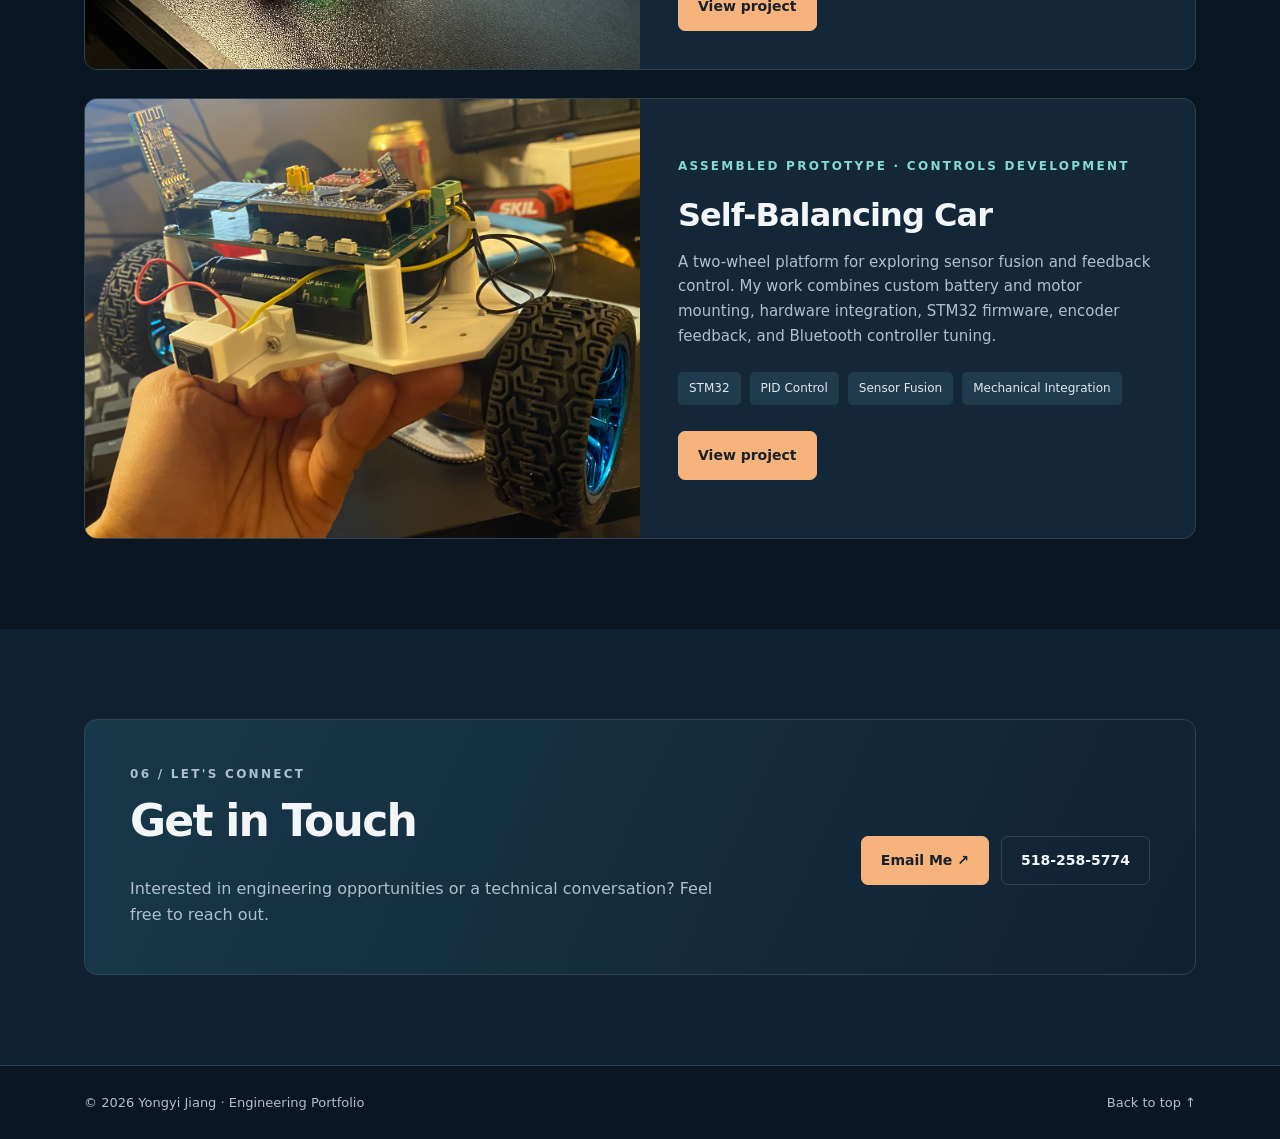
==== commit 1245bf09: "Add self-balancing car project with prototype photo and control architecture" ====
--- a/index.html
+++ b/index.html
@@ -14,6 +14,8 @@
 @media(max-width:900px){nav{gap:13px;font-size:12px}.hero-grid{gap:24px}.gallery.small{grid-template-columns:repeat(2,1fr)}}@media(max-width:720px){.nav{align-items:flex-start;padding-block:14px;flex-direction:column;gap:8px}nav{flex-wrap:wrap;gap:10px 16px}.hero{padding:56px 0}.hero-grid,.about-grid,.gallery,.steps{grid-template-columns:1fr}.hero-photo img{height:260px}.gallery.small{grid-template-columns:repeat(2,1fr)}.gallery.small .photo img{height:170px}.stat strong{font-size:21px}section.block{padding:65px 0}.project,.contact{align-items:flex-start;flex-direction:column;padding:25px}}@media(max-width:420px){.gallery.small{grid-template-columns:1fr}.stat small{font-size:11px}}@media(prefers-reduced-motion:reduce){html{scroll-behavior:auto}*{transition:none!important}}
 
 .featured-project{display:grid;grid-template-columns:1fr 1fr;overflow:hidden;border:1px solid var(--line);border-radius:13px;background:var(--panel)}.featured-project-photo{display:block;overflow:hidden}.featured-project-photo img{height:100%;min-height:410px;object-fit:cover;object-position:40% center}.featured-project-copy{padding:38px;align-self:center}.featured-project-copy h3{font-size:32px;letter-spacing:-.03em}.featured-project-copy>p:not(.eyebrow){color:var(--muted);font-size:15px}.featured-project-copy .tags{margin:23px 0}.featured-project-copy .btn{margin-top:3px}@media(max-width:720px){.featured-project{grid-template-columns:1fr}.featured-project-photo img{height:300px;min-height:0}.featured-project-copy{padding:27px}}
+
+.featured-project+.featured-project{margin-top:28px}.car-project .featured-project-photo img{object-position:center;min-height:410px}@media(max-width:720px){.car-project .featured-project-photo img{min-height:0;height:300px}}
 </style>
 </head>
 <body>
@@ -41,6 +43,8 @@
 <section class="block shade" id="workflow"><div class="container"><div class="heading"><p class="eyebrow">04 / Field Engineering</p><h2>What I Do at Work</h2><p class="muted">Hands-on engineering support across the equipment service lifecycle.</p></div><div class="steps"><article class="step"><p class="num">01 / INSTALLATION</p><h3>Equipment Installation</h3><p>On-site installation and setup of automated cutting equipment and integrated mechanical, electrical, and pneumatic systems.</p></article><article class="step"><p class="num">02 / COMMISSIONING</p><h3>System Commissioning</h3><p>Functional testing, bringing equipment into operation, configuring machine settings, and customer operator training.</p></article><article class="step"><p class="num">03 / TROUBLESHOOTING</p><h3>Technical Troubleshooting</h3><p>Diagnosing electrical, mechanical, PLC/HMI, motion-control, and optical issues, and collaborating with global R&amp;D for resolution.</p></article></div></div></section>
 <section class="block" id="projects"><div class="container"><div class="heading"><p class="eyebrow">05 / Independent Work</p><h2>Projects I Work On Outside of Work</h2><p class="muted">Personal builds that connect mechanical design, electronics, and embedded software.</p></div>
 <article class="featured-project"><a class="featured-project-photo" href="projects/digital-level/" aria-label="Read about the digital level project"><img src="projects/digital-level/assets/prototype.jpg" width="2048" height="1536" loading="lazy" alt="Working digital level in a red 3D-printed enclosure with a round angle display and two front buttons"></a><div class="featured-project-copy"><p class="eyebrow">Working prototype</p><h3>Digital Level</h3><p>A custom digital level built around an ESP32-C3, MPU6050 sensor, and circular color display. I designed the enclosure and controller mounts in SOLIDWORKS and developed the firmware for filtered tilt measurement and a two-position zero reference.</p><div class="tags"><span class="tag">Mechanical Design</span><span class="tag">3D Printing</span><span class="tag">Electronics Integration</span><span class="tag">Embedded C++</span></div><a class="btn primary" href="projects/digital-level/">View project</a></div></article>
+
+<article class="featured-project car-project"><a class="featured-project-photo" href="projects/self-balancing-car/" aria-label="Read about the self-balancing car project"><img src="projects/self-balancing-car/assets/prototype.png" width="693" height="549" loading="lazy" alt="Assembled STM32 two-wheel balancing car with a white printed chassis, battery, stacked electronics, and front switch"></a><div class="featured-project-copy"><p class="eyebrow">Assembled prototype · Controls development</p><h3>Self-Balancing Car</h3><p>A two-wheel platform for exploring sensor fusion and feedback control. My work combines custom battery and motor mounting, hardware integration, STM32 firmware, encoder feedback, and Bluetooth controller tuning.</p><div class="tags"><span class="tag">STM32</span><span class="tag">PID Control</span><span class="tag">Sensor Fusion</span><span class="tag">Mechanical Integration</span></div><a class="btn primary" href="projects/self-balancing-car/">View project</a></div></article>
 </div></section>
 <section class="block shade" id="contact"><div class="container"><div class="contact"><div><p class="eyebrow">06 / Let's Connect</p><h2>Get in Touch</h2><p>Interested in engineering opportunities or a technical conversation? Feel free to reach out.</p></div><div class="btns"><a class="btn primary" href="mailto:richardjyy@outlook.com">Email Me ↗</a><a class="btn" href="tel:+15182585774">518-258-5774</a></div></div></div></section>
 </main><footer><div class="container foot"><span>© <span id="year">2026</span> Yongyi Jiang · Engineering Portfolio</span><a href="#top">Back to top ↑</a></div></footer><script>document.getElementById('year').textContent=new Date().getFullYear()</script>
